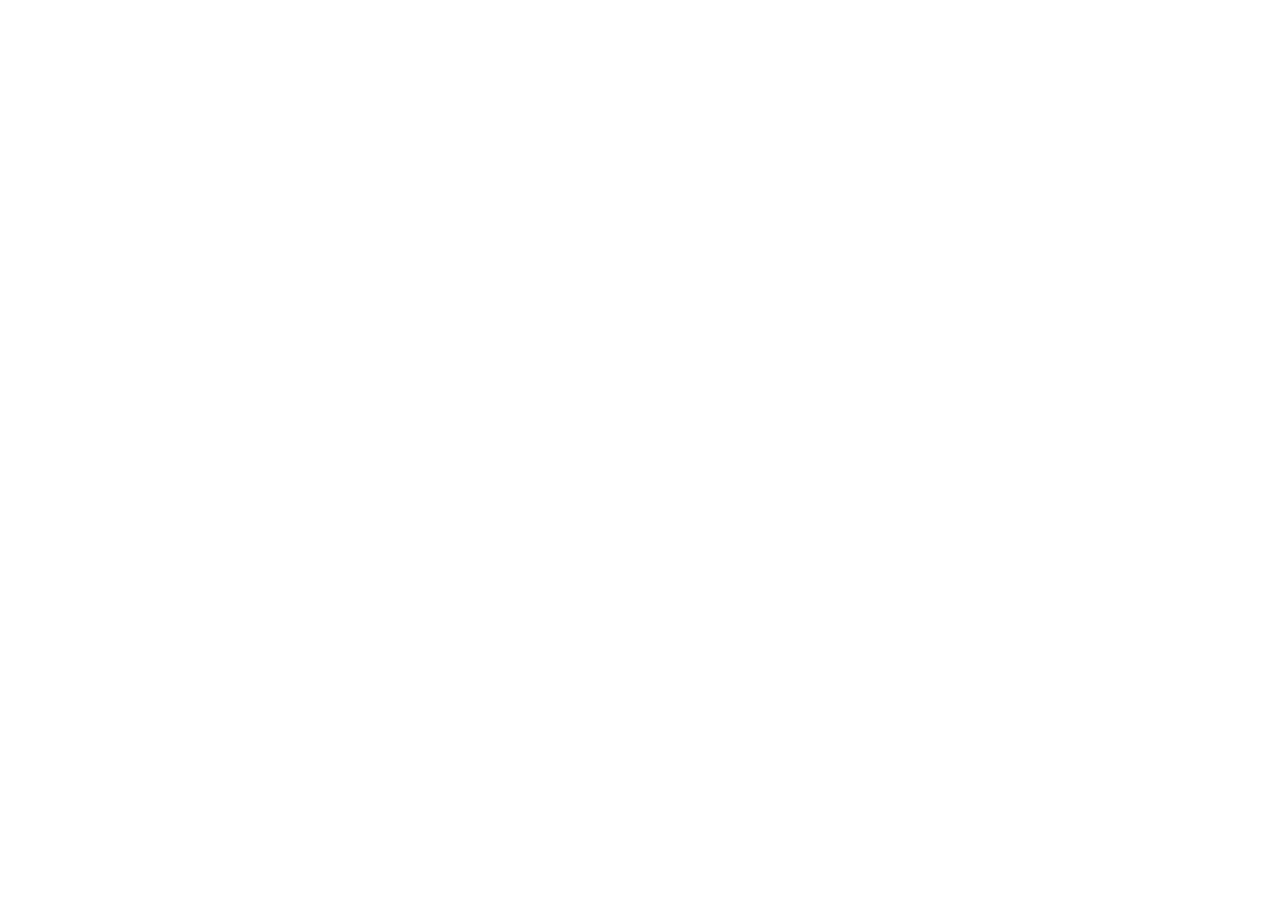
==== 03-product-card/index.html @ b0dc6393 "Update HTML & CSS files" ====
<!DOCTYPE html>
<html lang="en">
<head>
    <meta charset="UTF-8">
    <meta name="viewport" content="width=device-width, initial-scale=1.0">
    <link rel="stylesheet" href="css/styles.css">
    <title>Product Card</title>
</head>
<body>
    
</body>
</html>
---- 03-product-card/css/styles.css ----
/* Change root element font size, as 16px is not easy to work with and 10px is easy to work with */
/* So the mathematics behind this 62.5% * 16px = 10px, so 1rem = 10px now*/
/* So if we wanted 24px on an element we want it to be responsive that will be 24px/10px = 2.4rem */
/* Working with a base of 10px for rem units makes it simpler when thinking about sizing elements */
html {
  font-size: 62.5%;
}

/* Reset box-sizing globally for predictable sizing (Total width or height of an element as a whole) */
*, *::before, *::after {
  box-sizing: border-box;
}

/* Remove default margins and padding from everything */
* {
  margin: 0;
  padding: 0;
}

/* Remove the default underline on anchor tags */
a {
  text-decoration: none;
  display: inline-block;
}

/* Add font family style and background color for the page */
body {
  /* font-family: 'Epilogue', sans-serif; */
  /* font-weight: 500;
  color: #272727; */

}

/* Remove list markers globally (Optional) */
ol, ul {
  list-style: none;
  display: flex;
  align-items: center;
}

.container {
  /* width: 90%;          Takes up 90% of the screen width on mobile */
  max-width: 1200px;
  margin: 0 auto;
}
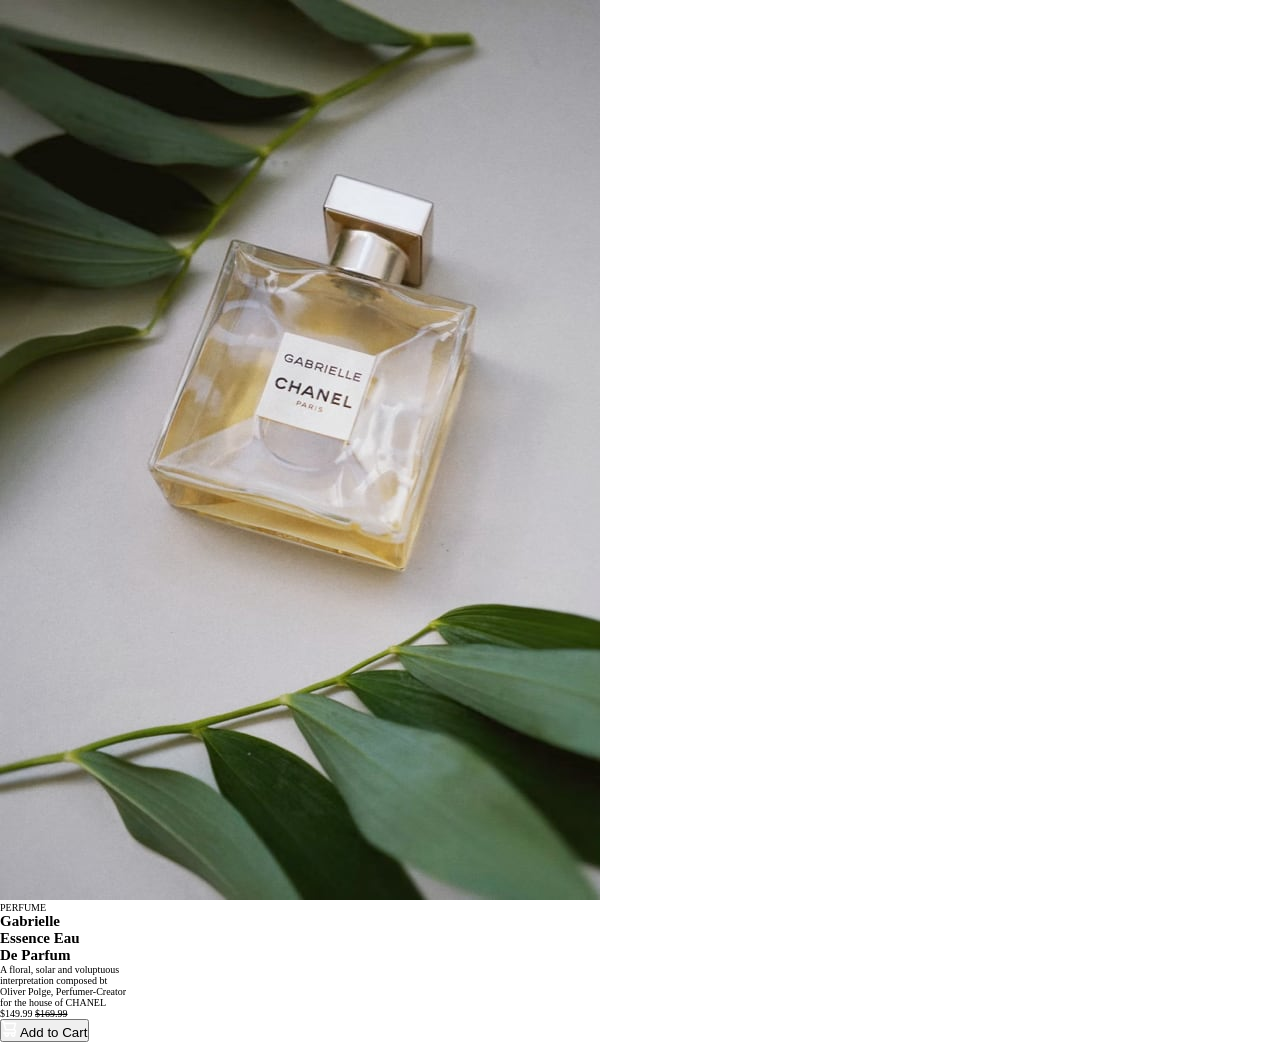
==== commit 65860ae9: "Add HTML structure for product card" ====
--- a/03-product-card/index.html
+++ b/03-product-card/index.html
@@ -7,6 +7,26 @@
     <title>Product Card</title>
 </head>
 <body>
-    
+    <div class="continer">
+        <article class="product-card">
+            <img src="img/image-product-desktop.jpg" alt="perfume-image">
+            <p>PERFUME</p>
+            <h1>Gabrielle <br>Essence Eau <br>De Parfum</h1>
+            
+            <p>A floral, solar and voluptuous <br>interpretation composed bt <br>Oliver Polge, Perfumer-Creator <br>
+                for the house of CHANEL
+            </p>
+
+            <div class="price-container">
+                <span class="current-price">$149.99</span>
+                <del class="original-price">$169.99</del>
+            </div>
+
+            <button>
+                <img src="img/icon-cart.svg" alt="cart-icon">
+                Add to Cart
+            </button>
+        </article>
+    </div>
 </body>
 </html>
--- a/03-product-card/css/styles.css
+++ b/03-product-card/css/styles.css
@@ -24,12 +24,12 @@
 }
 
 /* Add font family style and background color for the page */
-body {
-  /* font-family: 'Epilogue', sans-serif; */
-  /* font-weight: 500;
-  color: #272727; */
+/* body {
+  font-family: 'Epilogue', sans-serif;
+  font-weight: 500;
+  color: #272727;
+} */
 
-}
 
 /* Remove list markers globally (Optional) */
 ol, ul {
@@ -39,7 +39,7 @@
 }
 
 .container {
-  /* width: 90%;          Takes up 90% of the screen width on mobile */
+  width: 90%;          /* Takes up 90% of the screen width on mobile*/
   max-width: 1200px;
   margin: 0 auto;
 }
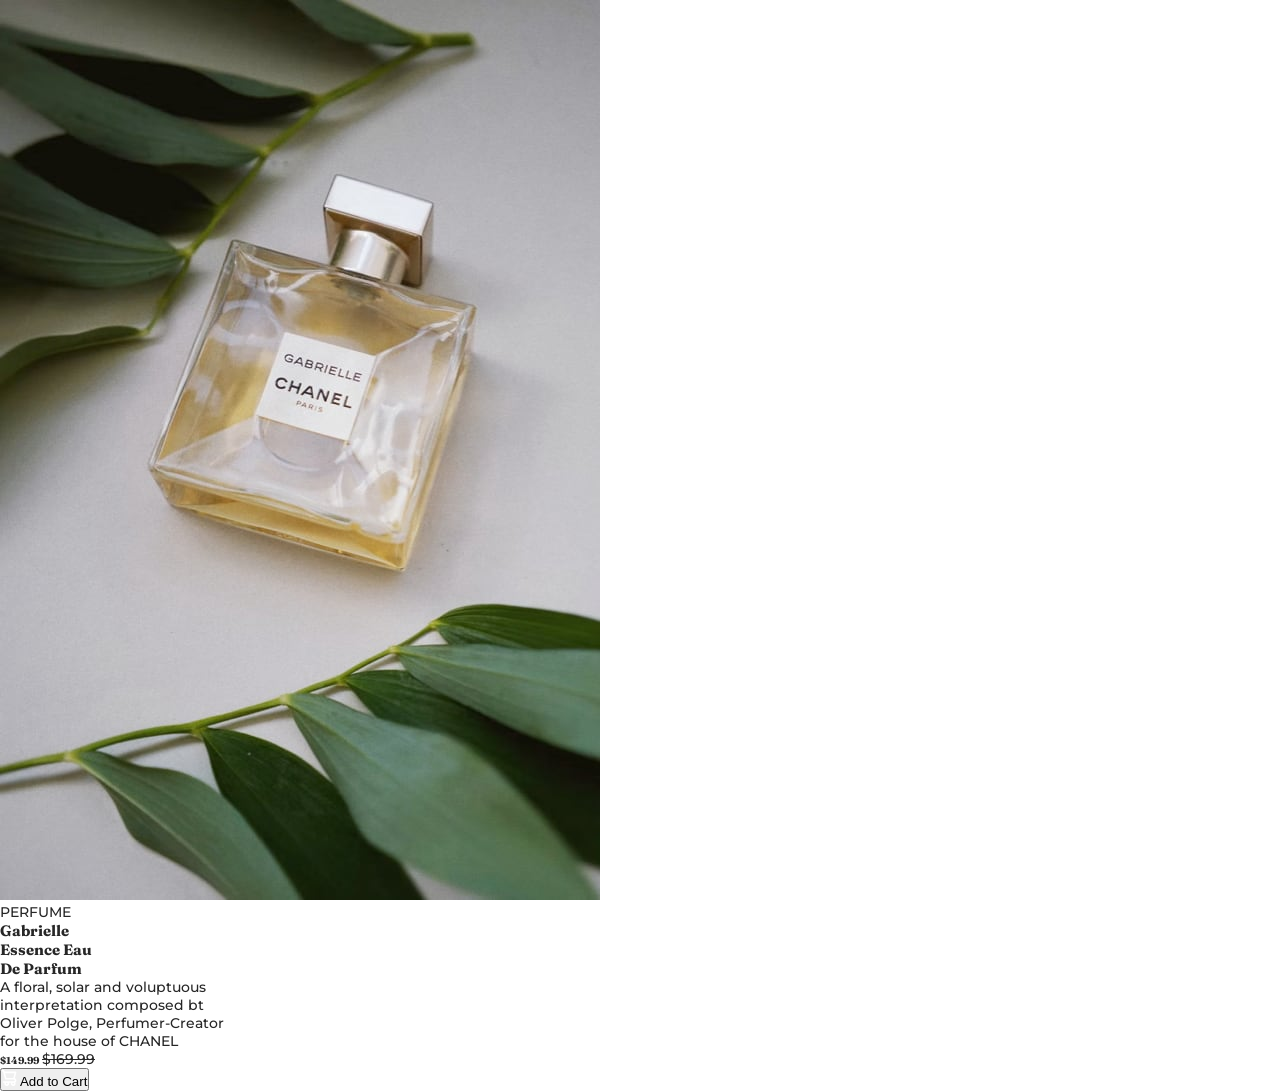
==== commit 2ba4feb0: "Update typography styles" ====
--- a/03-product-card/index.html
+++ b/03-product-card/index.html
@@ -4,6 +4,12 @@
     <meta charset="UTF-8">
     <meta name="viewport" content="width=device-width, initial-scale=1.0">
     <link rel="stylesheet" href="css/styles.css">
+    <link rel="preconnect" href="https://fonts.googleapis.com">
+    <link rel="preconnect" href="https://fonts.gstatic.com" crossorigin>
+    <link href="https://fonts.googleapis.com/css2?family=Epilogue:ital,wght@0,100..900;1,100..900&family=Kumbh+Sans:wght,YOPQ@100..900,300&family=Montserrat:ital,wght@0,100..900;1,100..900&display=swap" rel="stylesheet">
+    <link rel="preconnect" href="https://fonts.googleapis.com">
+    <link rel="preconnect" href="https://fonts.gstatic.com" crossorigin>
+    <link href="https://fonts.googleapis.com/css2?family=Epilogue:ital,wght@0,100..900;1,100..900&family=Fraunces:ital,opsz,wght@0,9..144,100..900;1,9..144,100..900&family=Kumbh+Sans:wght,YOPQ@100..900,300&family=Montserrat:ital,wght@0,100..900;1,100..900&display=swap" rel="stylesheet">
     <title>Product Card</title>
 </head>
 <body>
--- a/03-product-card/css/styles.css
+++ b/03-product-card/css/styles.css
@@ -24,11 +24,11 @@
 }
 
 /* Add font family style and background color for the page */
-/* body {
-  font-family: 'Epilogue', sans-serif;
+body {
+  font-family: 'Montserrat', sans-serif;
   font-weight: 500;
   color: #272727;
-} */
+}
 
 
 /* Remove list markers globally (Optional) */
@@ -42,4 +42,13 @@
   width: 90%;          /* Takes up 90% of the screen width on mobile*/
   max-width: 1200px;
   margin: 0 auto;
+}
+
+h1, .current-price {
+    font-weight: 700;
+    font-family: 'Fraunces', serif;
+}
+
+p, .original-price {
+    font-size: 1.4rem;
 }
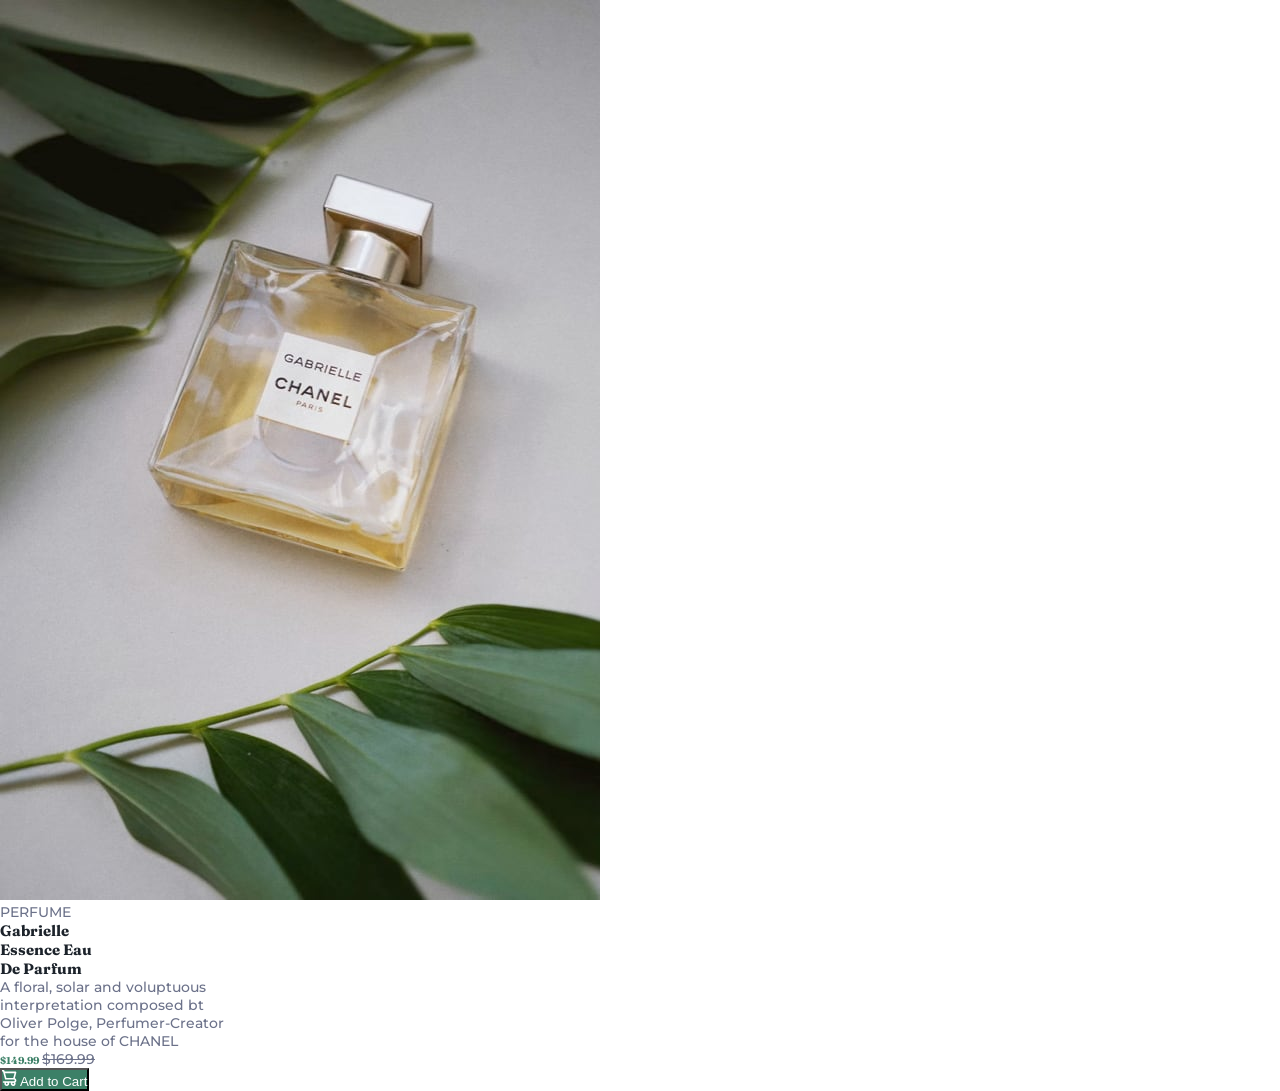
==== commit ea14fe8d: "Change colors of elements" ====
--- a/03-product-card/index.html
+++ b/03-product-card/index.html
@@ -30,7 +30,7 @@
 
             <button>
                 <img src="img/icon-cart.svg" alt="cart-icon">
-                Add to Cart
+                <span class="btn-label">Add to Cart</span>
             </button>
         </article>
     </div>
--- a/03-product-card/css/styles.css
+++ b/03-product-card/css/styles.css
@@ -27,7 +27,7 @@
 body {
   font-family: 'Montserrat', sans-serif;
   font-weight: 500;
-  color: #272727;
+  background-color: #F2EAE2;
 }
 
 
@@ -44,6 +44,10 @@
   margin: 0 auto;
 }
 
+.product-card {
+    background-color: #fff;
+}
+
 h1, .current-price {
     font-weight: 700;
     font-family: 'Fraunces', serif;
@@ -51,4 +55,21 @@
 
 p, .original-price {
     font-size: 1.4rem;
+    color: #6c728a;
+}
+
+h1 {
+    color: #1c232b;
+}
+
+.current-price {
+    color: #3c8067;
+}
+
+.btn-label {
+    color: #fff;
+}
+
+button {
+    background-color: #3c8067;
 }
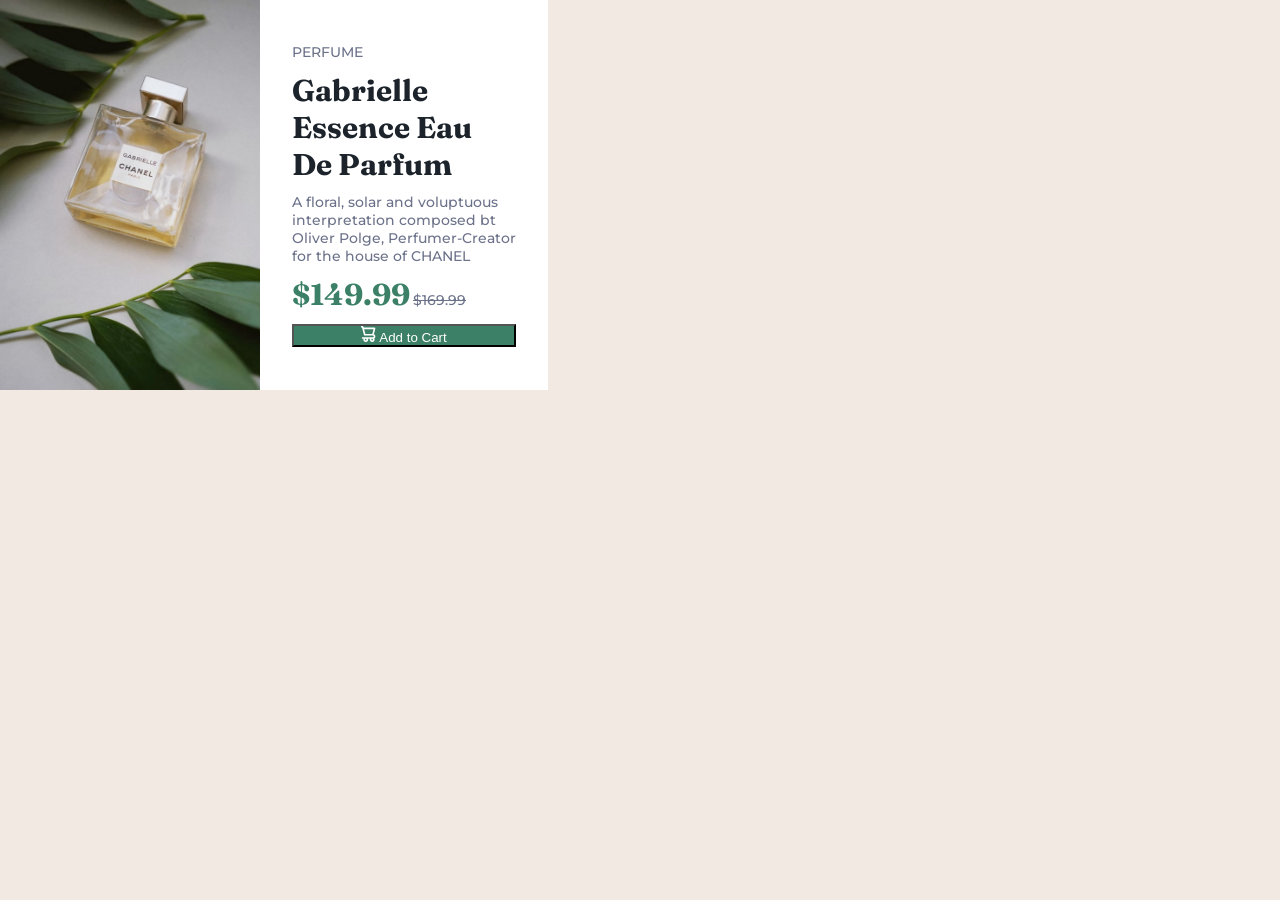
==== commit 07ca8d17: "Add Spacing and correct alignemnt" ====
--- a/03-product-card/index.html
+++ b/03-product-card/index.html
@@ -15,23 +15,24 @@
 <body>
     <div class="continer">
         <article class="product-card">
-            <img src="img/image-product-desktop.jpg" alt="perfume-image">
-            <p>PERFUME</p>
-            <h1>Gabrielle <br>Essence Eau <br>De Parfum</h1>
+            <img src="img/image-product-desktop.jpg" alt="perfume-image" id="product">
             
-            <p>A floral, solar and voluptuous <br>interpretation composed bt <br>Oliver Polge, Perfumer-Creator <br>
-                for the house of CHANEL
-            </p>
+            <div class=product-details>
+                <p>PERFUME</p>
+                <h1>Gabrielle <br>Essence Eau <br>De Parfum</h1>
+                <p>A floral, solar and voluptuous <br>interpretation composed bt <br>Oliver Polge, Perfumer-Creator <br>
+                    for the house of CHANEL
+                </p>
+                <div class="price-container">
+                    <span class="current-price">$149.99</span>
+                    <del class="original-price">$169.99</del>
+                </div>
 
-            <div class="price-container">
-                <span class="current-price">$149.99</span>
-                <del class="original-price">$169.99</del>
+                <button>
+                    <img src="img/icon-cart.svg" alt="cart-icon">
+                    <span class="btn-label">Add to Cart</span>
+                </button>
             </div>
-
-            <button>
-                <img src="img/icon-cart.svg" alt="cart-icon">
-                <span class="btn-label">Add to Cart</span>
-            </button>
         </article>
     </div>
 </body>
--- a/03-product-card/css/styles.css
+++ b/03-product-card/css/styles.css
@@ -38,14 +38,10 @@
   align-items: center;
 }
 
-.container {
-  width: 90%;          /* Takes up 90% of the screen width on mobile*/
-  max-width: 1200px;
-  margin: 0 auto;
-}
-
 .product-card {
+    display: flex;
     background-color: #fff;
+    width: fit-content;
 }
 
 h1, .current-price {
@@ -58,8 +54,13 @@
     color: #6c728a;
 }
 
+.current-price {
+    font-size: 3rem;
+}
+
 h1 {
     color: #1c232b;
+    font-size: 3rem;
 }
 
 .current-price {
@@ -72,4 +73,22 @@
 
 button {
     background-color: #3c8067;
+}
+
+#product {
+    width: 100%;
+    max-width: 26rem;
+}
+
+.product-details {
+    display: flex;
+    flex-direction: column;
+    justify-content: space-evenly;
+    padding: 3.2rem;
+}
+
+.container {
+  width: 90%;          /* Takes up 90% of the screen width on mobile*/
+  max-width: 1200px;
+  margin: 0 auto;
 }
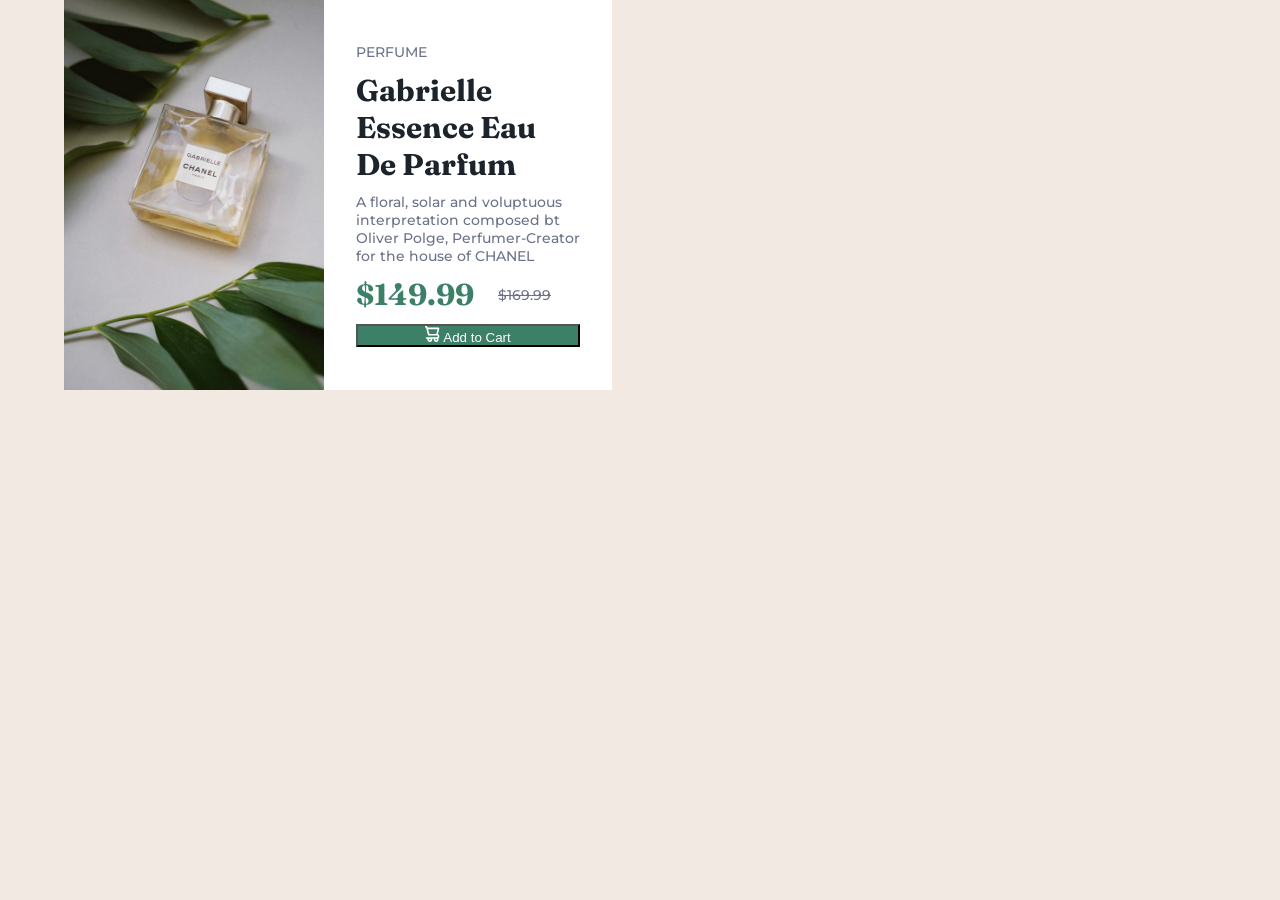
==== commit 59930e96: "Add correct spacing to the price section" ====
--- a/03-product-card/index.html
+++ b/03-product-card/index.html
@@ -13,7 +13,7 @@
     <title>Product Card</title>
 </head>
 <body>
-    <div class="continer">
+    <div class="container">
         <article class="product-card">
             <img src="img/image-product-desktop.jpg" alt="perfume-image" id="product">
             
--- a/03-product-card/css/styles.css
+++ b/03-product-card/css/styles.css
@@ -87,6 +87,12 @@
     padding: 3.2rem;
 }
 
+.price-container {
+  display: flex;
+  align-items: center;
+  gap: 2.4rem;
+}
+
 .container {
   width: 90%;          /* Takes up 90% of the screen width on mobile*/
   max-width: 1200px;
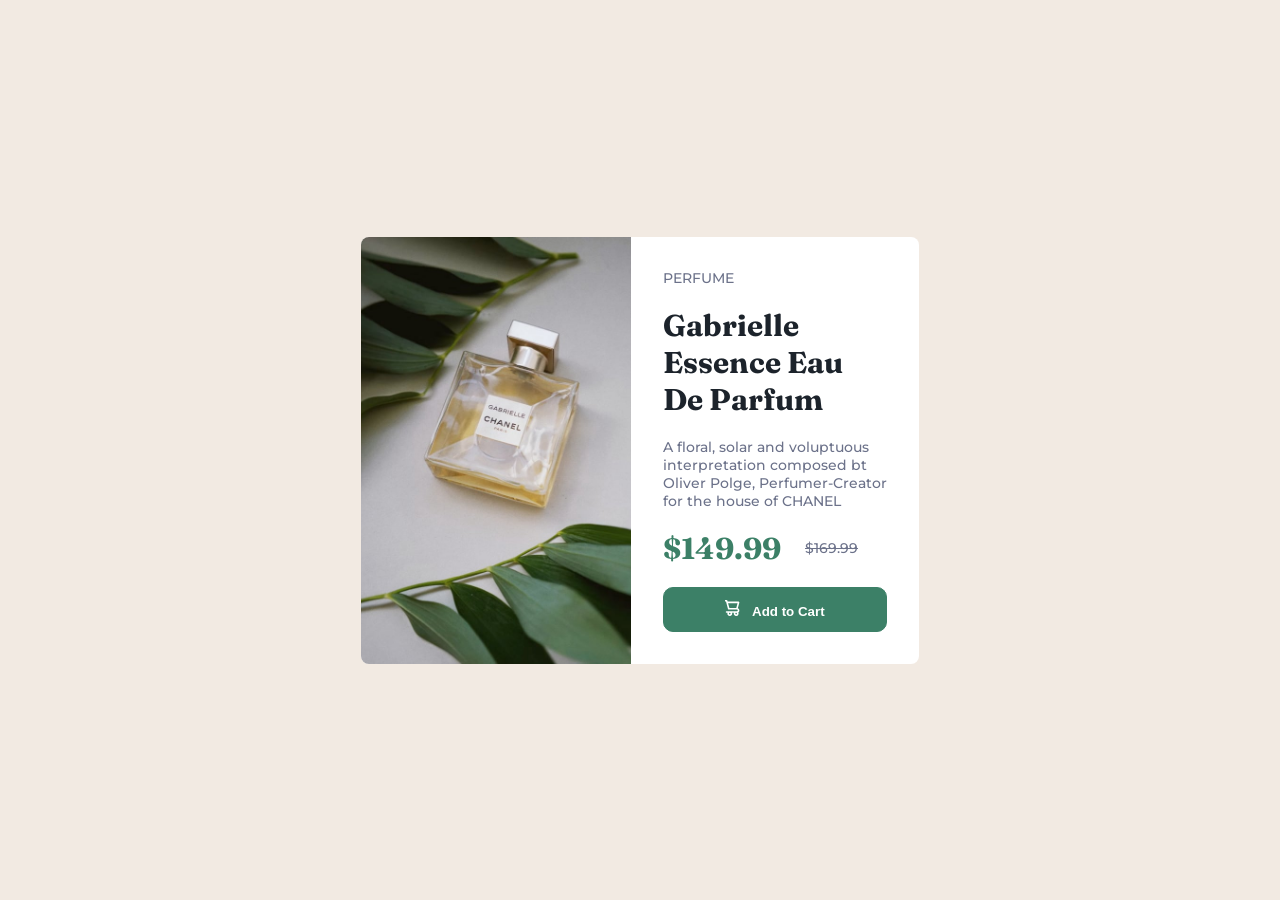
==== commit ebde23a7: "Center product card in the main section" ====
--- a/03-product-card/index.html
+++ b/03-product-card/index.html
@@ -14,26 +14,28 @@
 </head>
 <body>
     <div class="container">
-        <article class="product-card">
-            <img src="img/image-product-desktop.jpg" alt="perfume-image" id="product">
+        <main>
+            <article class="product-card">
+                <img src="img/image-product-desktop.jpg" alt="perfume-image" id="product">
             
-            <div class=product-details>
-                <p>PERFUME</p>
-                <h1>Gabrielle <br>Essence Eau <br>De Parfum</h1>
-                <p>A floral, solar and voluptuous <br>interpretation composed bt <br>Oliver Polge, Perfumer-Creator <br>
-                    for the house of CHANEL
-                </p>
-                <div class="price-container">
-                    <span class="current-price">$149.99</span>
-                    <del class="original-price">$169.99</del>
+                <div class=product-details>
+                    <p>PERFUME</p>
+                    <h1>Gabrielle <br>Essence Eau <br>De Parfum</h1>
+                    <p>A floral, solar and voluptuous <br>interpretation composed bt <br>Oliver Polge, Perfumer-Creator <br>
+                        for the house of CHANEL
+                    </p>
+                    <div class="price-container">
+                        <span class="current-price">$149.99</span>
+                        <del class="original-price">$169.99</del>
+                    </div>
+
+                    <button>
+                        <img src="img/icon-cart.svg" alt="cart-icon">
+                        <span class="btn-label">Add to Cart</span>
+                    </button>
                 </div>
-
-                <button>
-                    <img src="img/icon-cart.svg" alt="cart-icon">
-                    <span class="btn-label">Add to Cart</span>
-                </button>
-            </div>
-        </article>
+            </article>
+        </main>
     </div>
 </body>
 </html>
--- a/03-product-card/css/styles.css
+++ b/03-product-card/css/styles.css
@@ -42,6 +42,8 @@
     display: flex;
     background-color: #fff;
     width: fit-content;
+    border-radius: 8px;
+    overflow: hidden;
 }
 
 h1, .current-price {
@@ -69,21 +71,28 @@
 
 .btn-label {
     color: #fff;
+    font-weight: 700;
+    margin-left: 0.8rem;
 }
 
 button {
     background-color: #3c8067;
+    padding: 1.2rem 1.6rem;
+    border: 1px solid #3c8067;
+    border-radius: 10px;
 }
 
 #product {
     width: 100%;
-    max-width: 26rem;
+    max-width: 27rem;
+    object-fit: cover; /* Keeps proportions and fills the container */
+    object-position: center; /* Centers the crop */
 }
 
 .product-details {
     display: flex;
     flex-direction: column;
-    justify-content: space-evenly;
+    gap: 2rem;
     padding: 3.2rem;
 }
 
@@ -93,6 +102,14 @@
   gap: 2.4rem;
 }
 
+main {
+  display: flex;
+  justify-content: center;
+  align-items: center;
+  min-height: 100vh; 
+  width: 100%;
+}
+
 .container {
   width: 90%;          /* Takes up 90% of the screen width on mobile*/
   max-width: 1200px;
